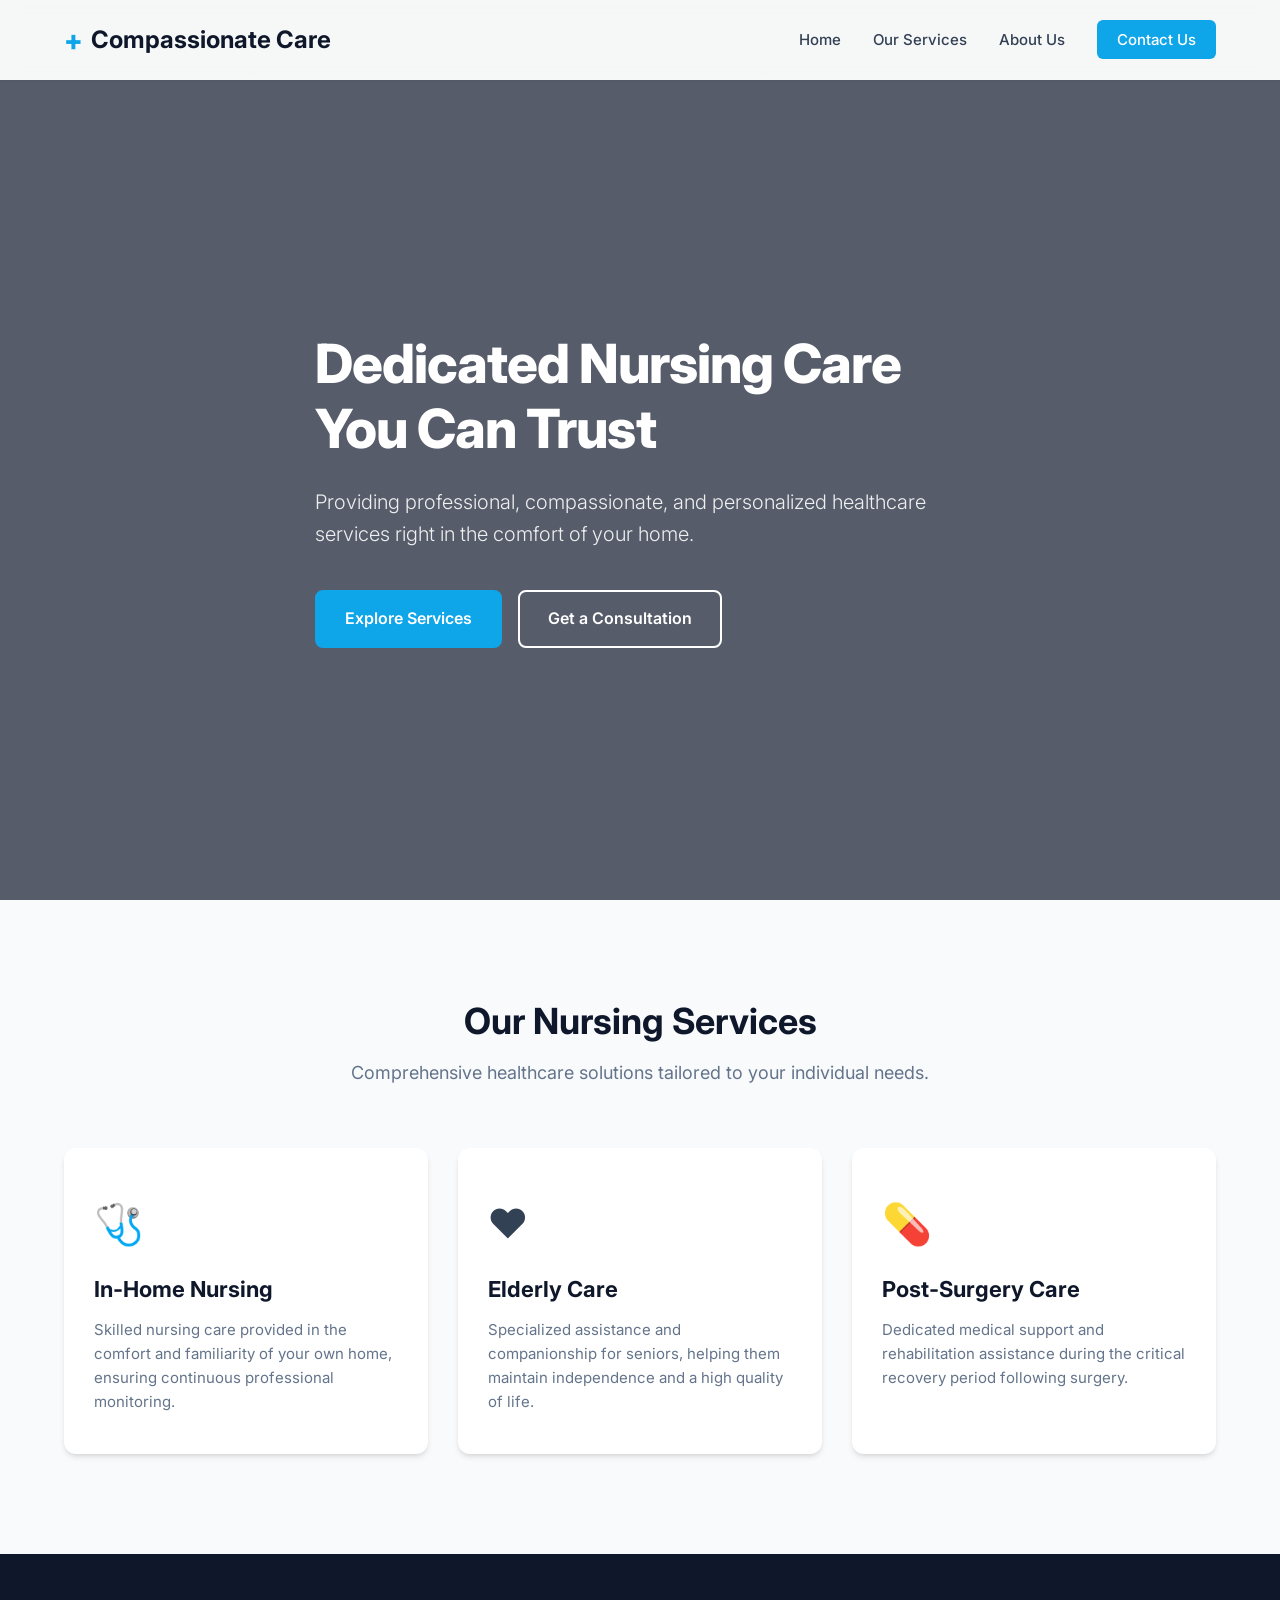
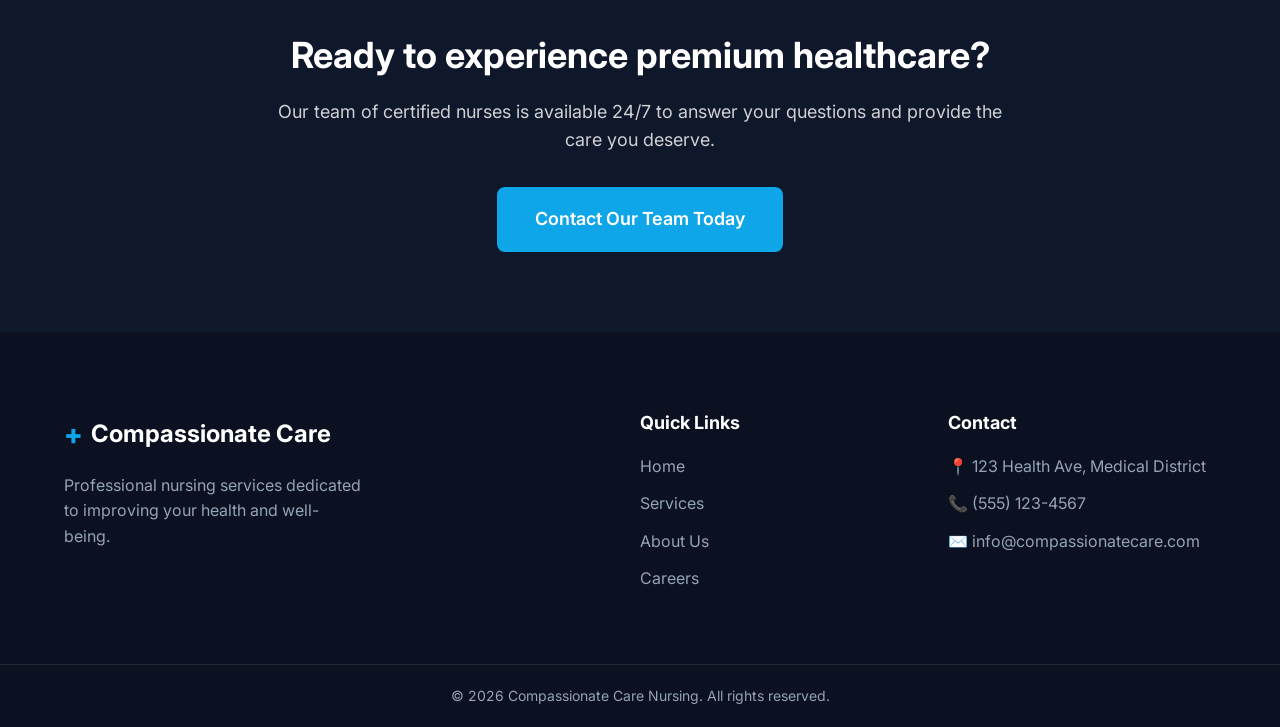
==== Nursing/index.html @ 179ffd58 "HTML AND CSS ASSIGNMENTS" ====
<!DOCTYPE html>
<html lang="en">

<head>
    <meta charset="UTF-8">
    <meta name="viewport" content="width=device-width, initial-scale=1.0">
    <title>Compassionate Care Nursing</title>
    <link rel="stylesheet" href="style.css">
    <link href="https://fonts.googleapis.com/css2?family=Inter:wght@300;400;500;600;700&display=swap" rel="stylesheet">
</head>

<body>

    <!-- Navigation -->
    <header class="navbar">
        <div class="container nav-container">
            <div class="logo">
                <span class="logo-icon">+</span>
                Compassionate Care
            </div>
            <nav>
                <ul class="nav-links">
                    <li><a href="#home">Home</a></li>
                    <li><a href="#services">Our Services</a></li>
                    <li><a href="#about">About Us</a></li>
                    <li><a href="#contact" class="btn-primary-small">Contact Us</a></li>
                </ul>
            </nav>
        </div>
    </header>

    <!-- Hero Section -->
    <section id="home" class="hero">
        <div class="container hero-container">
            <div class="hero-content">
                <h1>Dedicated Nursing Care You Can Trust</h1>
                <p>Providing professional, compassionate, and personalized healthcare services right in the comfort of
                    your home.</p>
                <div class="hero-buttons">
                    <a href="#services" class="btn btn-primary">Explore Services</a>
                    <a href="#contact" class="btn btn-secondary">Get a Consultation</a>
                </div>
            </div>
        </div>
    </section>

    <!-- Services Section -->
    <section id="services" class="services">
        <div class="container">
            <div class="section-title">
                <h2>Our Nursing Services</h2>
                <p>Comprehensive healthcare solutions tailored to your individual needs.</p>
            </div>

            <div class="services-grid">
                <!-- Service Card 1 -->
                <div class="service-card">
                    <div class="service-icon">🩺</div>
                    <h3>In-Home Nursing</h3>
                    <p>Skilled nursing care provided in the comfort and familiarity of your own home, ensuring
                        continuous professional monitoring.</p>
                </div>

                <!-- Service Card 2 -->
                <div class="service-card">
                    <div class="service-icon">❤️</div>
                    <h3>Elderly Care</h3>
                    <p>Specialized assistance and companionship for seniors, helping them maintain independence and a
                        high quality of life.</p>
                </div>

                <!-- Service Card 3 -->
                <div class="service-card">
                    <div class="service-icon">💊</div>
                    <h3>Post-Surgery Care</h3>
                    <p>Dedicated medical support and rehabilitation assistance during the critical recovery period
                        following surgery.</p>
                </div>
            </div>
        </div>
    </section>

    <!-- Call to Action -->
    <section class="cta">
        <div class="container cta-container">
            <h2>Ready to experience premium healthcare?</h2>
            <p>Our team of certified nurses is available 24/7 to answer your questions and provide the care you deserve.
            </p>
            <a href="#contact" class="btn btn-primary btn-large">Contact Our Team Today</a>
        </div>
    </section>

    <!-- Footer -->
    <footer>
        <div class="container footer-container">
            <div class="footer-brand">
                <div class="logo logo-light">
                    <span class="logo-icon">+</span>
                    Compassionate Care
                </div>
                <p>Professional nursing services dedicated to improving your health and well-being.</p>
            </div>
            <div class="footer-links">
                <h3>Quick Links</h3>
                <ul>
                    <li><a href="#home">Home</a></li>
                    <li><a href="#services">Services</a></li>
                    <li><a href="#about">About Us</a></li>
                    <li><a href="#careers">Careers</a></li>
                </ul>
            </div>
            <div class="footer-contact">
                <h3>Contact</h3>
                <p>📍 123 Health Ave, Medical District</p>
                <p>📞 (555) 123-4567</p>
                <p>✉️ info@compassionatecare.com</p>
            </div>
        </div>
        <div class="footer-bottom">
            <p>&copy; 2026 Compassionate Care Nursing. All rights reserved.</p>
        </div>
    </footer>

</body>

</html>
---- Nursing/style.css ----
/* CSS Variables for consistent theming */
:root {
    --primary-color: #0ea5e9;
    /* Light blue - healthcare friendly */
    --primary-dark: #0284c7;
    --secondary-color: #0f172a;
    /* Dark slate */
    --text-main: #334155;
    --text-light: #64748b;
    --bg-light: #f8fafc;
    --white: #ffffff;
    --card-shadow: 0 4px 6px -1px rgb(0 0 0 / 0.1), 0 2px 4px -2px rgb(0 0 0 / 0.1);
    --transition: all 0.3s ease;
}

/* Reset and Base Styles */
* {
    margin: 0;
    padding: 0;
    box-sizing: border-box;
    font-family: 'Inter', sans-serif;
}

html {
    scroll-behavior: smooth;
}

body {
    background-color: var(--white);
    color: var(--text-main);
    line-height: 1.6;
}

.container {
    max-width: 1200px;
    margin: 0 auto;
    padding: 0 24px;
}

/* Typography */
h1,
h2,
h3 {
    color: var(--secondary-color);
    line-height: 1.2;
}

a {
    text-decoration: none;
    transition: var(--transition);
}

ul {
    list-style: none;
}

/* Buttons */
.btn {
    display: inline-block;
    padding: 14px 28px;
    border-radius: 8px;
    font-weight: 600;
    font-size: 16px;
    cursor: pointer;
    transition: var(--transition);
    text-align: center;
}

.btn-primary {
    background-color: var(--primary-color);
    color: var(--white);
    border: 2px solid var(--primary-color);
}

.btn-primary:hover {
    background-color: var(--primary-dark);
    border-color: var(--primary-dark);
    transform: translateY(-2px);
    box-shadow: 0 4px 12px rgba(14, 165, 233, 0.3);
}

.btn-secondary {
    background-color: transparent;
    color: var(--white);
    border: 2px solid var(--white);
}

.btn-secondary:hover {
    background-color: var(--white);
    color: var(--secondary-color);
    transform: translateY(-2px);
}

.btn-primary-small {
    background-color: var(--primary-color);
    color: var(--white) !important;
    padding: 10px 20px;
    border-radius: 6px;
    font-weight: 500;
}

.btn-primary-small:hover {
    background-color: var(--primary-dark);
    box-shadow: 0 2px 8px rgba(14, 165, 233, 0.3);
}

.btn-large {
    padding: 16px 36px;
    font-size: 18px;
}

/* Navigation */
.navbar {
    background-color: rgba(255, 255, 255, 0.95);
    backdrop-filter: blur(10px);
    position: fixed;
    top: 0;
    width: 100%;
    z-index: 1000;
    box-shadow: 0 1px 3px rgba(0, 0, 0, 0.05);
}

.nav-container {
    display: flex;
    justify-content: space-between;
    align-items: center;
    height: 80px;
}

.logo {
    font-size: 24px;
    font-weight: 700;
    color: var(--secondary-color);
    display: flex;
    align-items: center;
    gap: 8px;
}

.logo-icon {
    color: var(--primary-color);
    font-size: 28px;
    font-weight: 800;
}

.logo-light {
    color: var(--white);
}

.nav-links {
    display: flex;
    align-items: center;
    gap: 32px;
}

.nav-links a {
    color: var(--text-main);
    font-weight: 500;
    font-size: 15px;
}

.nav-links a:hover {
    color: var(--primary-color);
}

/* Hero Section */
.hero {
    /* Using a high-quality relevant placeholder image from Unsplash */
    background: linear-gradient(rgba(15, 23, 42, 0.7), rgba(15, 23, 42, 0.7)), url('https://images.unsplash.com/photo-1576091160399-112ba8d25d1d?ixlib=rb-4.0.3&auto=format&fit=crop&w=2070&q=80') center/cover no-repeat;
    height: 100vh;
    min-height: 600px;
    display: flex;
    align-items: center;
    margin-top: 0;
}

.hero-content {
    max-width: 650px;
    color: var(--white);
    padding-top: 80px;
    /* Offset for navbar */
}

.hero h1 {
    font-size: 54px;
    font-weight: 800;
    color: var(--white);
    margin-bottom: 24px;
    letter-spacing: -1px;
}

.hero p {
    font-size: 20px;
    font-weight: 300;
    margin-bottom: 40px;
    opacity: 0.9;
}

.hero-buttons {
    display: flex;
    gap: 16px;
}

/* Services Section */
.services {
    padding: 100px 0;
    background-color: var(--bg-light);
}

.section-title {
    text-align: center;
    max-width: 600px;
    margin: 0 auto 60px;
}

.section-title h2 {
    font-size: 36px;
    margin-bottom: 16px;
}

.section-title p {
    color: var(--text-light);
    font-size: 18px;
}

.services-grid {
    display: grid;
    grid-template-columns: repeat(auto-fit, minmax(300px, 1fr));
    gap: 30px;
}

.service-card {
    background: var(--white);
    padding: 40px 30px;
    border-radius: 12px;
    box-shadow: var(--card-shadow);
    transition: var(--transition);
    border-top: 4px solid transparent;
}

.service-card:hover {
    transform: translateY(-5px);
    box-shadow: 0 10px 25px rgba(0, 0, 0, 0.1);
    border-color: var(--primary-color);
}

.service-icon {
    font-size: 40px;
    margin-bottom: 20px;
}

.service-card h3 {
    font-size: 22px;
    margin-bottom: 16px;
}

.service-card p {
    color: var(--text-light);
    font-size: 15px;
}

/* CTA Section */
.cta {
    background-color: var(--secondary-color);
    padding: 80px 0;
    text-align: center;
    color: var(--white);
}

.cta-container {
    max-width: 800px;
}

.cta h2 {
    color: var(--white);
    font-size: 36px;
    margin-bottom: 20px;
}

.cta p {
    font-size: 18px;
    opacity: 0.8;
    margin-bottom: 32px;
}

/* Footer */
footer {
    background-color: #0b1120;
    color: #94a3b8;
    padding: 80px 0 20px;
}

.footer-container {
    display: grid;
    grid-template-columns: 2fr 1fr 1fr;
    gap: 40px;
    margin-bottom: 60px;
}

.footer-brand p {
    margin-top: 16px;
    max-width: 300px;
}

footer h3 {
    color: var(--white);
    font-size: 18px;
    margin-bottom: 20px;
}

.footer-links ul li {
    margin-bottom: 12px;
}

.footer-links a {
    color: #94a3b8;
}

.footer-links a:hover {
    color: var(--primary-color);
}

.footer-contact p {
    margin-bottom: 12px;
}

.footer-bottom {
    text-align: center;
    padding-top: 20px;
    border-top: 1px solid rgba(255, 255, 255, 0.1);
    font-size: 14px;
}

/* Responsive Design */
@media (max-width: 768px) {
    .nav-links {
        display: none;
        /* In a real app, you'd add a hamburger menu here */
    }

    .hero h1 {
        font-size: 40px;
    }

    .hero p {
        font-size: 18px;
    }

    .hero-buttons {
        flex-direction: column;
    }

    .footer-container {
        grid-template-columns: 1fr;
    }
}
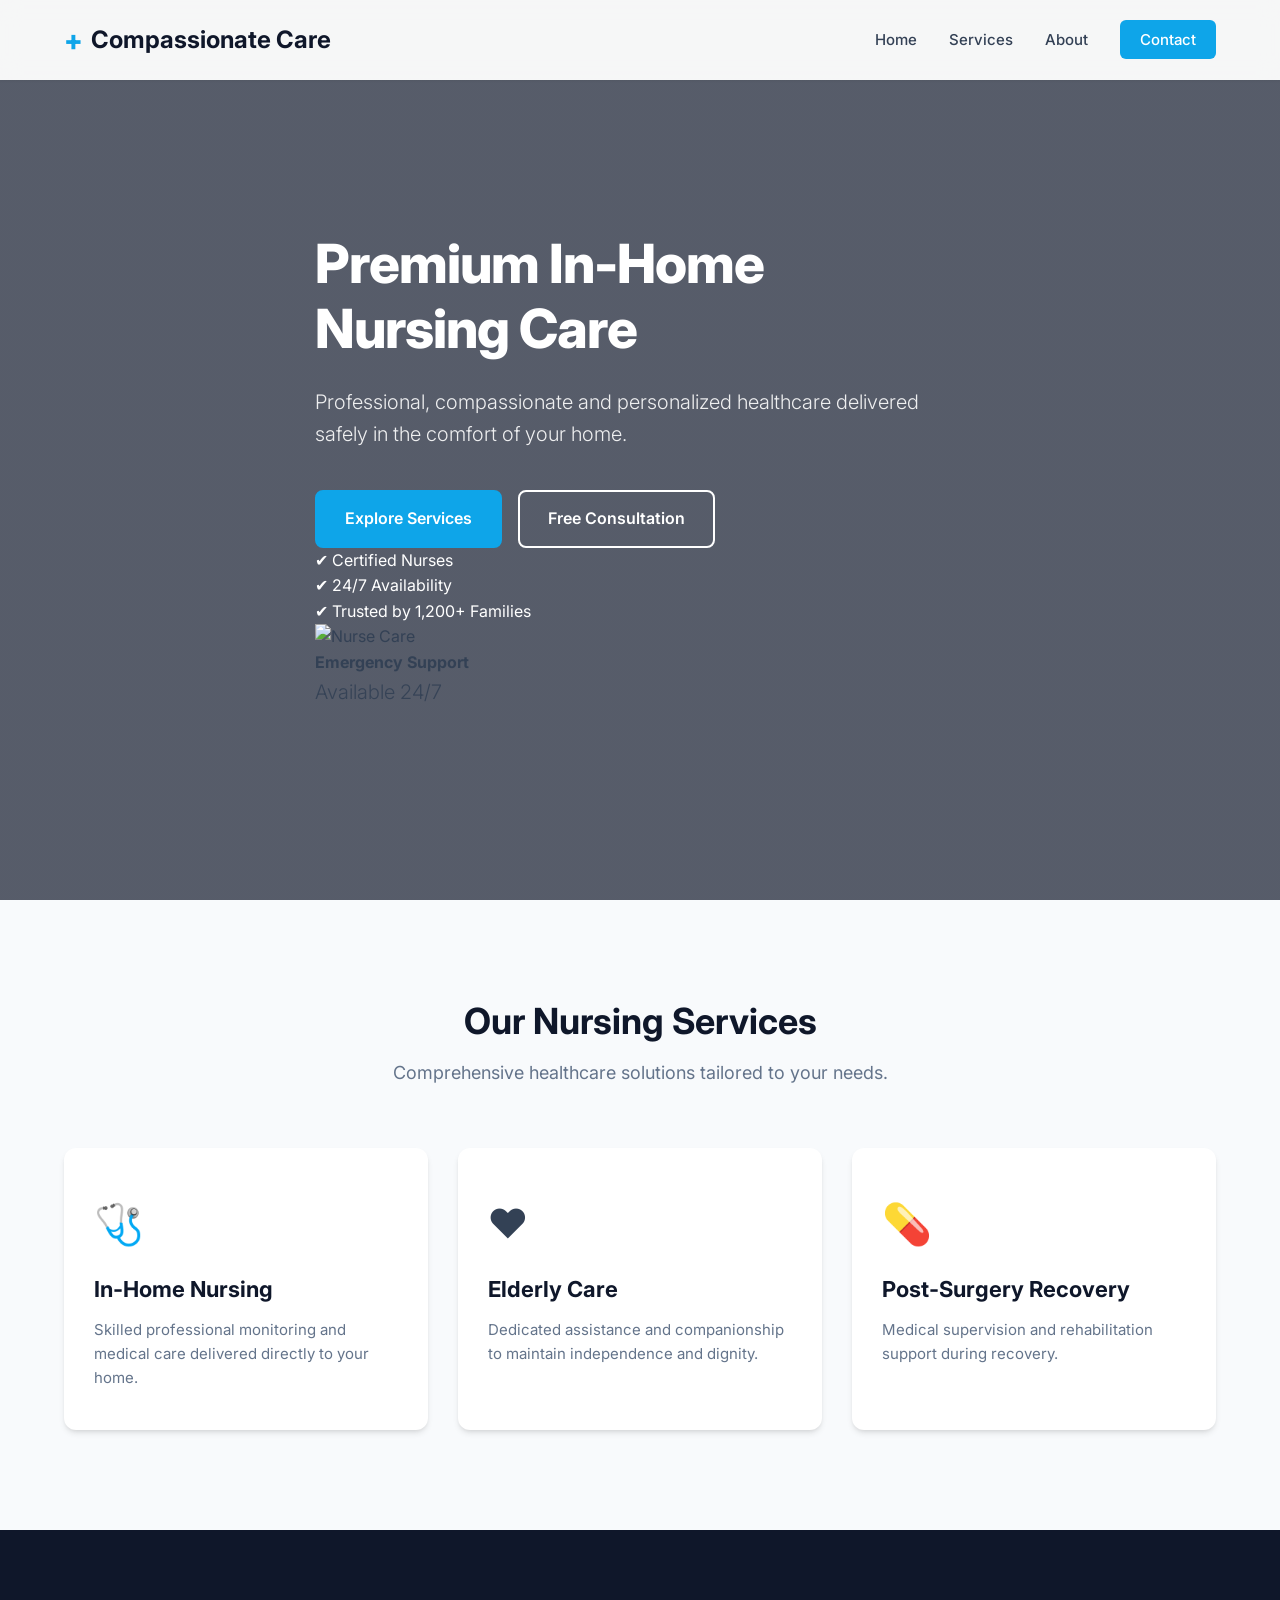
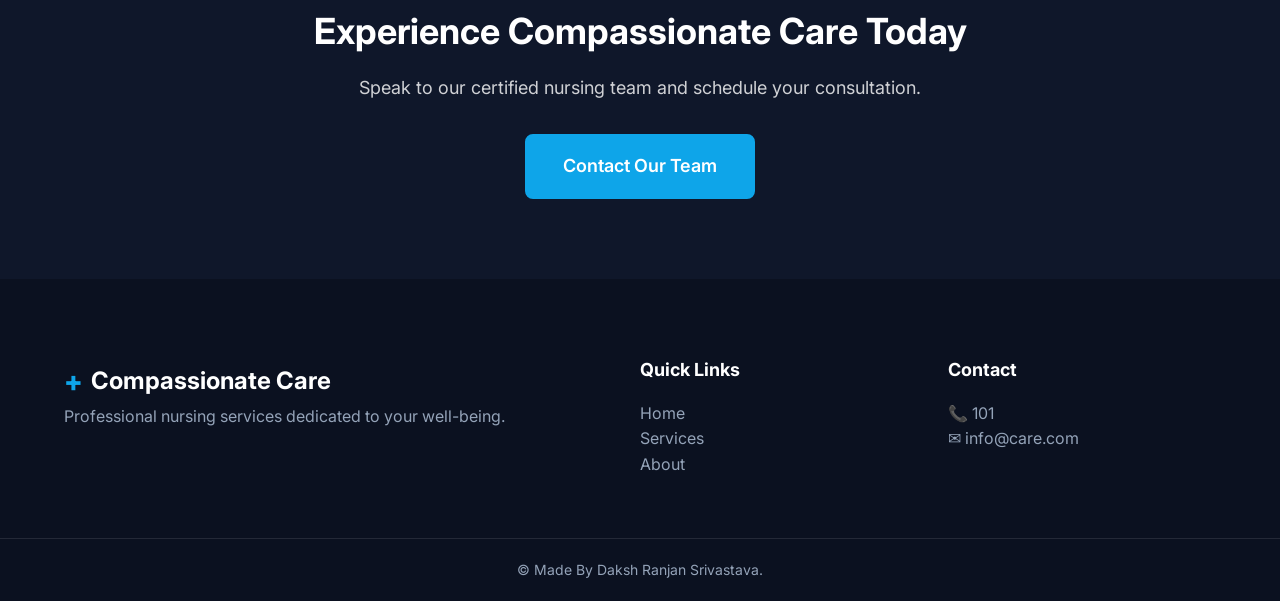
==== commit c298a5b7: "Refactor HTML structure and update content" ====
--- a/Nursing/index.html
+++ b/Nursing/index.html
@@ -1,126 +1,139 @@
 <!DOCTYPE html>
 <html lang="en">
+<head>
+<meta charset="UTF-8">
+<meta name="viewport" content="width=device-width, initial-scale=1.0">
+<title>Compassionate Care Nursing</title>
 
-<head>
-    <meta charset="UTF-8">
-    <meta name="viewport" content="width=device-width, initial-scale=1.0">
-    <title>Compassionate Care Nursing</title>
-    <link rel="stylesheet" href="style.css">
-    <link href="https://fonts.googleapis.com/css2?family=Inter:wght@300;400;500;600;700&display=swap" rel="stylesheet">
+<link href="https://fonts.googleapis.com/css2?family=Inter:wght@300;400;500;600;700;800&display=swap" rel="stylesheet">
+<link rel="stylesheet" href="style.css">
 </head>
 
 <body>
 
-    <!-- Navigation -->
-    <header class="navbar">
-        <div class="container nav-container">
-            <div class="logo">
+<header class="navbar">
+    <div class="container nav-container">
+        <div class="logo">
+            <span class="logo-icon">+</span>
+            Compassionate Care
+        </div>
+
+        <nav>
+            <ul class="nav-links">
+                <li><a href="#home">Home</a></li>
+                <li><a href="#services">Services</a></li>
+                <li><a href="#about">About</a></li>
+                <li><a href="#contact" class="btn-primary-small">Contact</a></li>
+            </ul>
+        </nav>
+    </div>
+</header>
+
+<!-- HERO -->
+<section id="home" class="hero">
+    <div class="container hero-grid">
+
+        <div class="hero-content">
+            <h1>Premium In-Home Nursing Care</h1>
+            <p>
+                Professional, compassionate and personalized healthcare
+                delivered safely in the comfort of your home.
+            </p>
+
+            <div class="hero-buttons">
+                <a href="#services" class="btn btn-primary">Explore Services</a>
+                <a href="#contact" class="btn btn-secondary">Free Consultation</a>
+            </div>
+
+            <div class="trust-badges">
+                <div>✔ Certified Nurses</div>
+                <div>✔ 24/7 Availability</div>
+                <div>✔ Trusted by 1,200+ Families</div>
+            </div>
+        </div>
+
+        <div class="hero-card">
+            <img src="https://images.unsplash.com/photo-1584515933487-779824d29309?auto=format&fit=crop&w=900&q=80" alt="Nurse Care">
+            <div class="floating-card">
+                <h4>Emergency Support</h4>
+                <p>Available 24/7</p>
+            </div>
+        </div>
+
+    </div>
+</section>
+
+<!-- SERVICES -->
+<section id="services" class="services">
+    <div class="container">
+
+        <div class="section-title">
+            <h2>Our Nursing Services</h2>
+            <p>Comprehensive healthcare solutions tailored to your needs.</p>
+        </div>
+
+        <div class="services-grid">
+
+            <div class="service-card">
+                <div class="service-icon">🩺</div>
+                <h3>In-Home Nursing</h3>
+                <p>Skilled professional monitoring and medical care delivered directly to your home.</p>
+            </div>
+
+            <div class="service-card">
+                <div class="service-icon">❤️</div>
+                <h3>Elderly Care</h3>
+                <p>Dedicated assistance and companionship to maintain independence and dignity.</p>
+            </div>
+
+            <div class="service-card">
+                <div class="service-icon">💊</div>
+                <h3>Post-Surgery Recovery</h3>
+                <p>Medical supervision and rehabilitation support during recovery.</p>
+            </div>
+
+        </div>
+
+    </div>
+</section>
+
+<!-- CTA -->
+<section class="cta">
+    <div class="container">
+        <h2>Experience Compassionate Care Today</h2>
+        <p>Speak to our certified nursing team and schedule your consultation.</p>
+        <a href="#contact" class="btn btn-primary btn-large">Contact Our Team</a>
+    </div>
+</section>
+
+<footer>
+    <div class="container footer-container">
+        <div>
+            <div class="logo logo-light">
                 <span class="logo-icon">+</span>
                 Compassionate Care
             </div>
-            <nav>
-                <ul class="nav-links">
-                    <li><a href="#home">Home</a></li>
-                    <li><a href="#services">Our Services</a></li>
-                    <li><a href="#about">About Us</a></li>
-                    <li><a href="#contact" class="btn-primary-small">Contact Us</a></li>
-                </ul>
-            </nav>
+            <p>Professional nursing services dedicated to your well-being.</p>
         </div>
-    </header>
 
-    <!-- Hero Section -->
-    <section id="home" class="hero">
-        <div class="container hero-container">
-            <div class="hero-content">
-                <h1>Dedicated Nursing Care You Can Trust</h1>
-                <p>Providing professional, compassionate, and personalized healthcare services right in the comfort of
-                    your home.</p>
-                <div class="hero-buttons">
-                    <a href="#services" class="btn btn-primary">Explore Services</a>
-                    <a href="#contact" class="btn btn-secondary">Get a Consultation</a>
-                </div>
-            </div>
+        <div>
+            <h3>Quick Links</h3>
+            <p>Home</p>
+            <p>Services</p>
+            <p>About</p>
         </div>
-    </section>
 
-    <!-- Services Section -->
-    <section id="services" class="services">
-        <div class="container">
-            <div class="section-title">
-                <h2>Our Nursing Services</h2>
-                <p>Comprehensive healthcare solutions tailored to your individual needs.</p>
-            </div>
+        <div>
+            <h3>Contact</h3>
+            <p>📞 101</p>
+            <p>✉ info@care.com</p>
+        </div>
+    </div>
 
-            <div class="services-grid">
-                <!-- Service Card 1 -->
-                <div class="service-card">
-                    <div class="service-icon">🩺</div>
-                    <h3>In-Home Nursing</h3>
-                    <p>Skilled nursing care provided in the comfort and familiarity of your own home, ensuring
-                        continuous professional monitoring.</p>
-                </div>
-
-                <!-- Service Card 2 -->
-                <div class="service-card">
-                    <div class="service-icon">❤️</div>
-                    <h3>Elderly Care</h3>
-                    <p>Specialized assistance and companionship for seniors, helping them maintain independence and a
-                        high quality of life.</p>
-                </div>
-
-                <!-- Service Card 3 -->
-                <div class="service-card">
-                    <div class="service-icon">💊</div>
-                    <h3>Post-Surgery Care</h3>
-                    <p>Dedicated medical support and rehabilitation assistance during the critical recovery period
-                        following surgery.</p>
-                </div>
-            </div>
-        </div>
-    </section>
-
-    <!-- Call to Action -->
-    <section class="cta">
-        <div class="container cta-container">
-            <h2>Ready to experience premium healthcare?</h2>
-            <p>Our team of certified nurses is available 24/7 to answer your questions and provide the care you deserve.
-            </p>
-            <a href="#contact" class="btn btn-primary btn-large">Contact Our Team Today</a>
-        </div>
-    </section>
-
-    <!-- Footer -->
-    <footer>
-        <div class="container footer-container">
-            <div class="footer-brand">
-                <div class="logo logo-light">
-                    <span class="logo-icon">+</span>
-                    Compassionate Care
-                </div>
-                <p>Professional nursing services dedicated to improving your health and well-being.</p>
-            </div>
-            <div class="footer-links">
-                <h3>Quick Links</h3>
-                <ul>
-                    <li><a href="#home">Home</a></li>
-                    <li><a href="#services">Services</a></li>
-                    <li><a href="#about">About Us</a></li>
-                    <li><a href="#careers">Careers</a></li>
-                </ul>
-            </div>
-            <div class="footer-contact">
-                <h3>Contact</h3>
-                <p>📍 123 Health Ave, Medical District</p>
-                <p>📞 (555) 123-4567</p>
-                <p>✉️ info@compassionatecare.com</p>
-            </div>
-        </div>
-        <div class="footer-bottom">
-            <p>&copy; 2026 Compassionate Care Nursing. All rights reserved.</p>
-        </div>
-    </footer>
+    <div class="footer-bottom">
+        © Made By Daksh Ranjan Srivastava.
+    </div>
+</footer>
 
 </body>
-
-</html>+</html>
